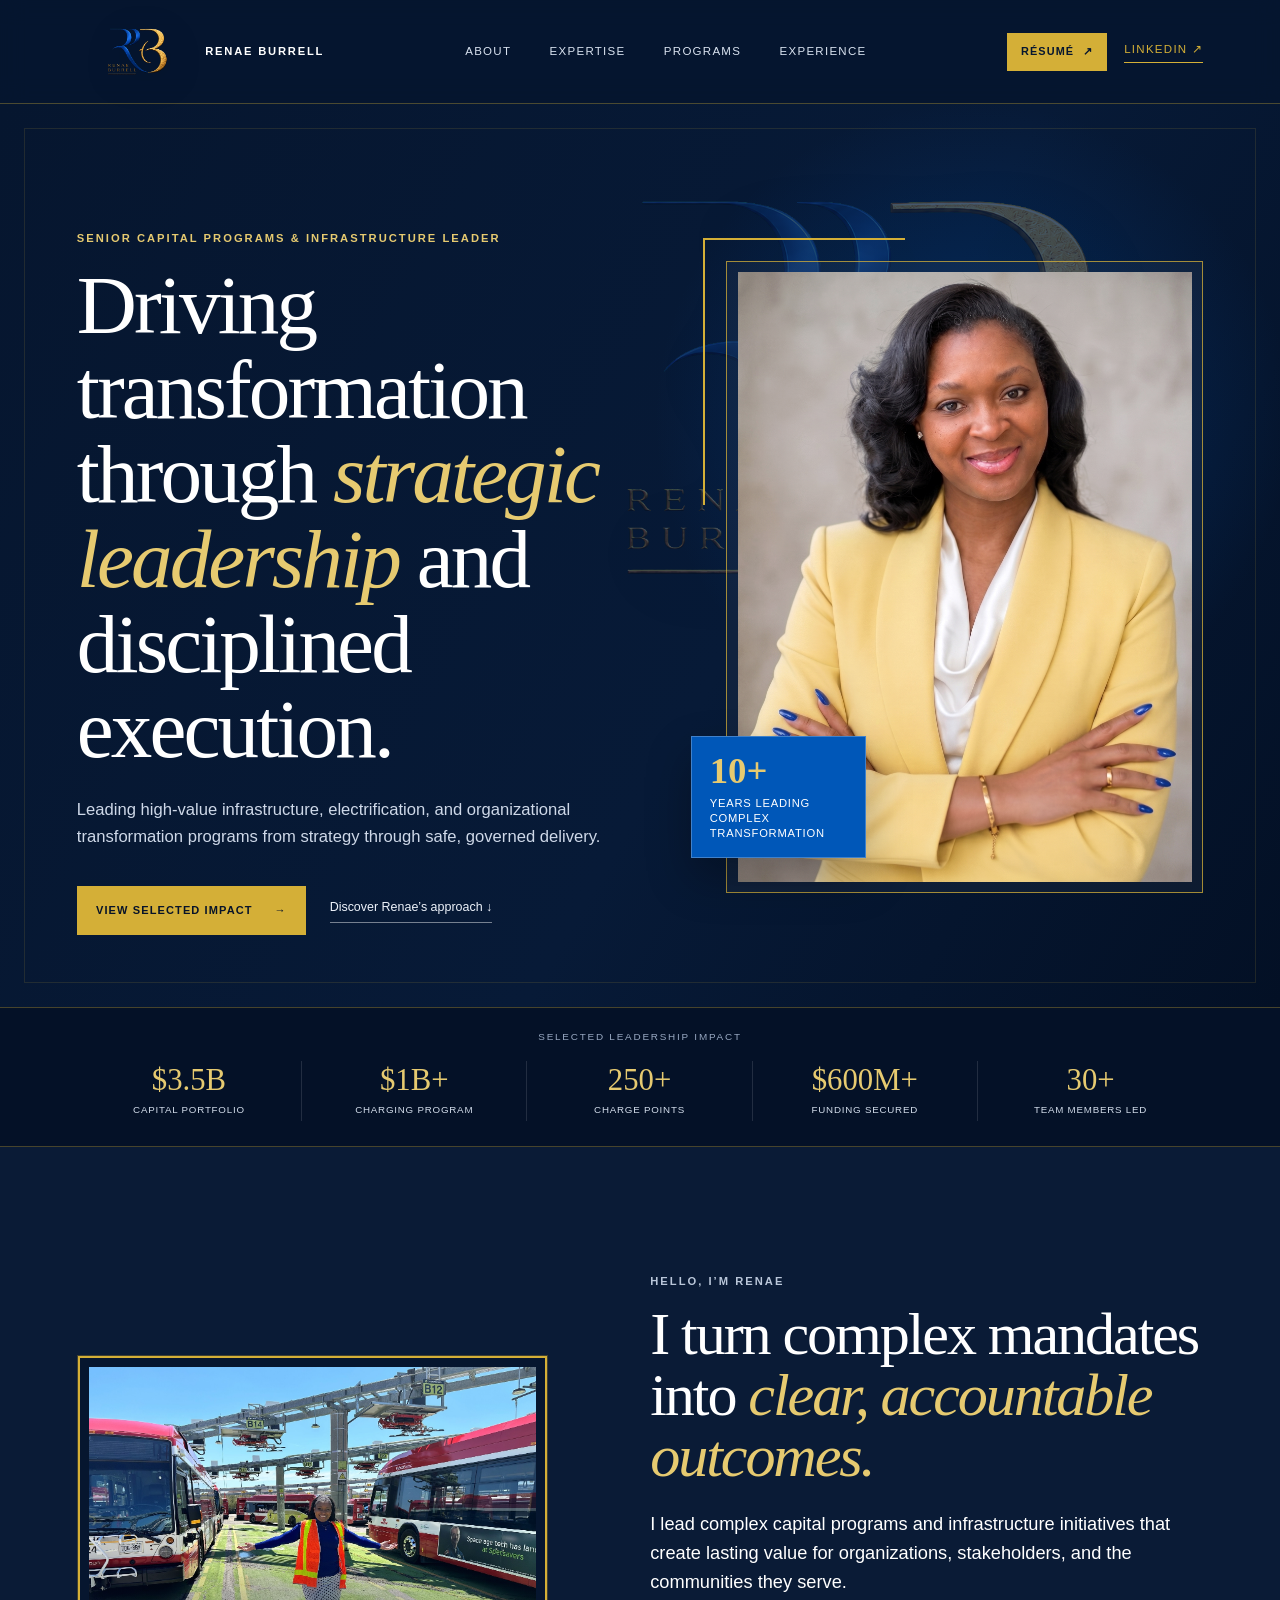
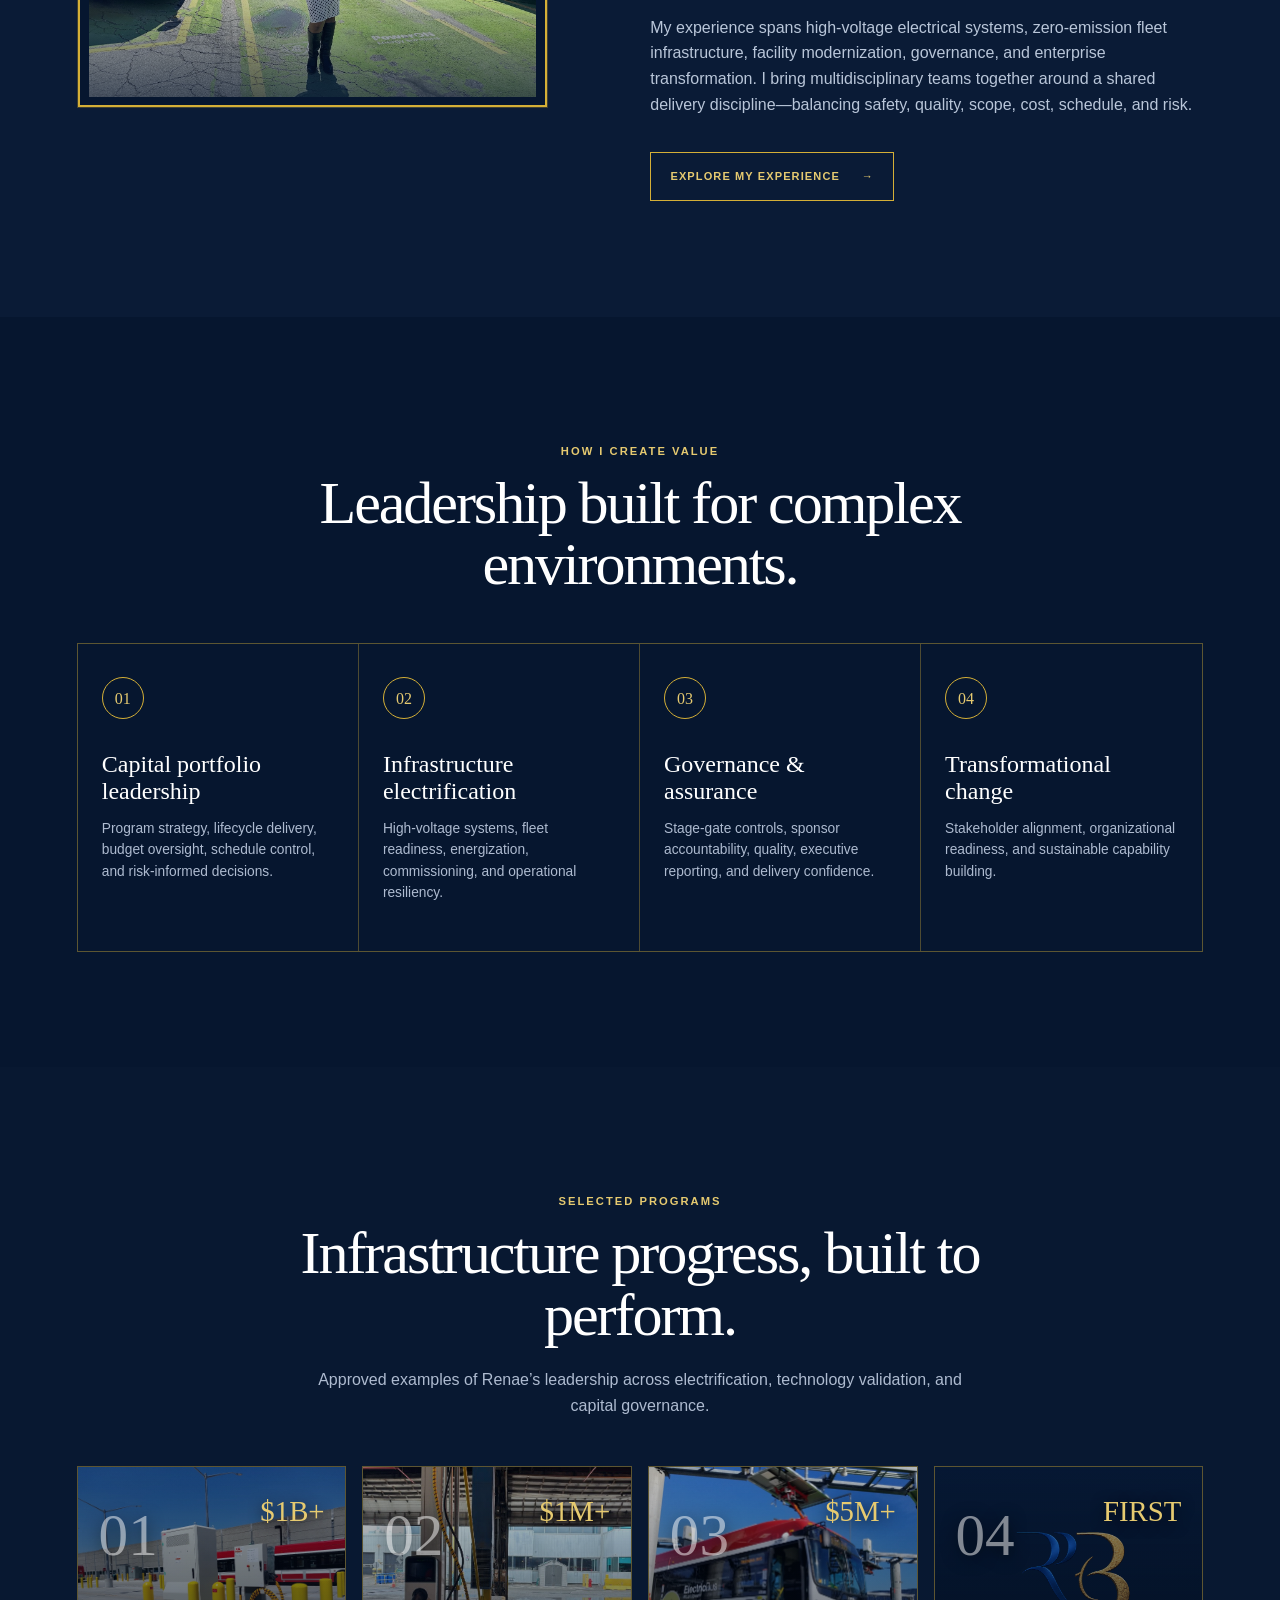
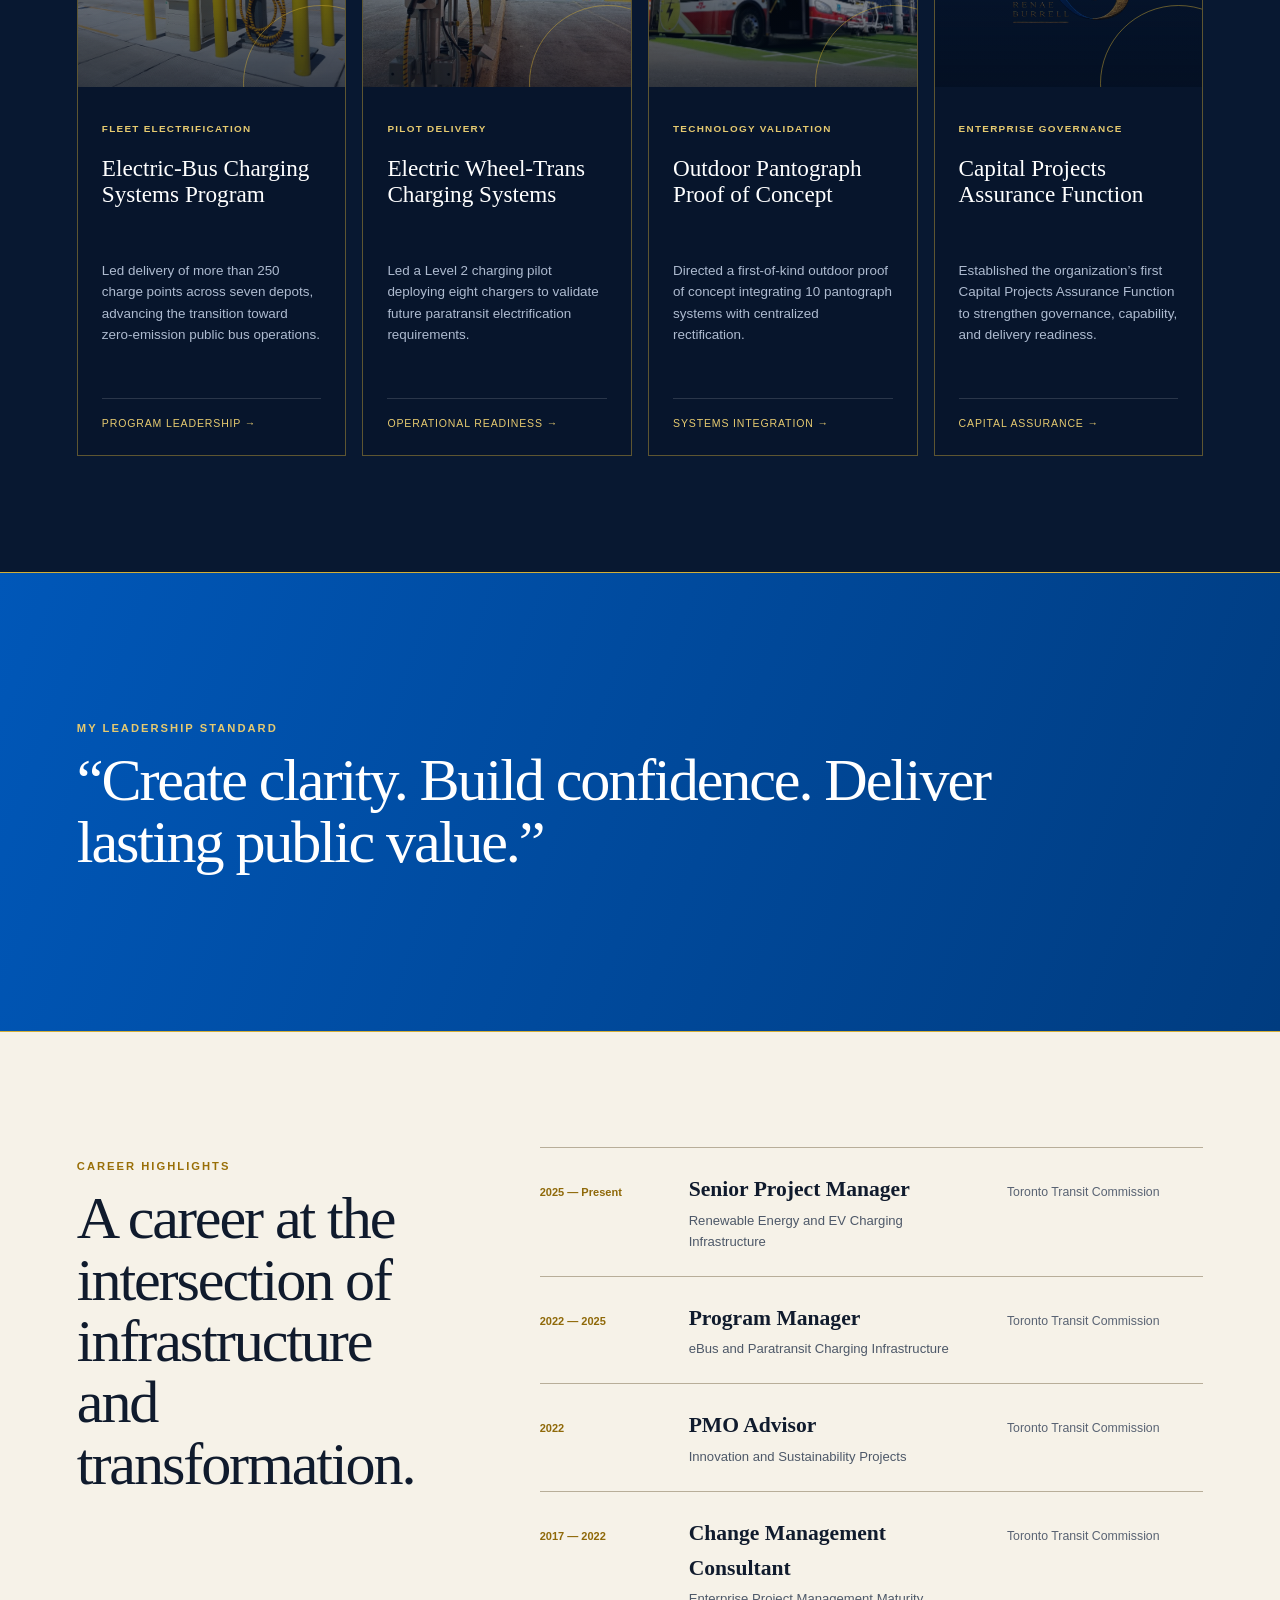
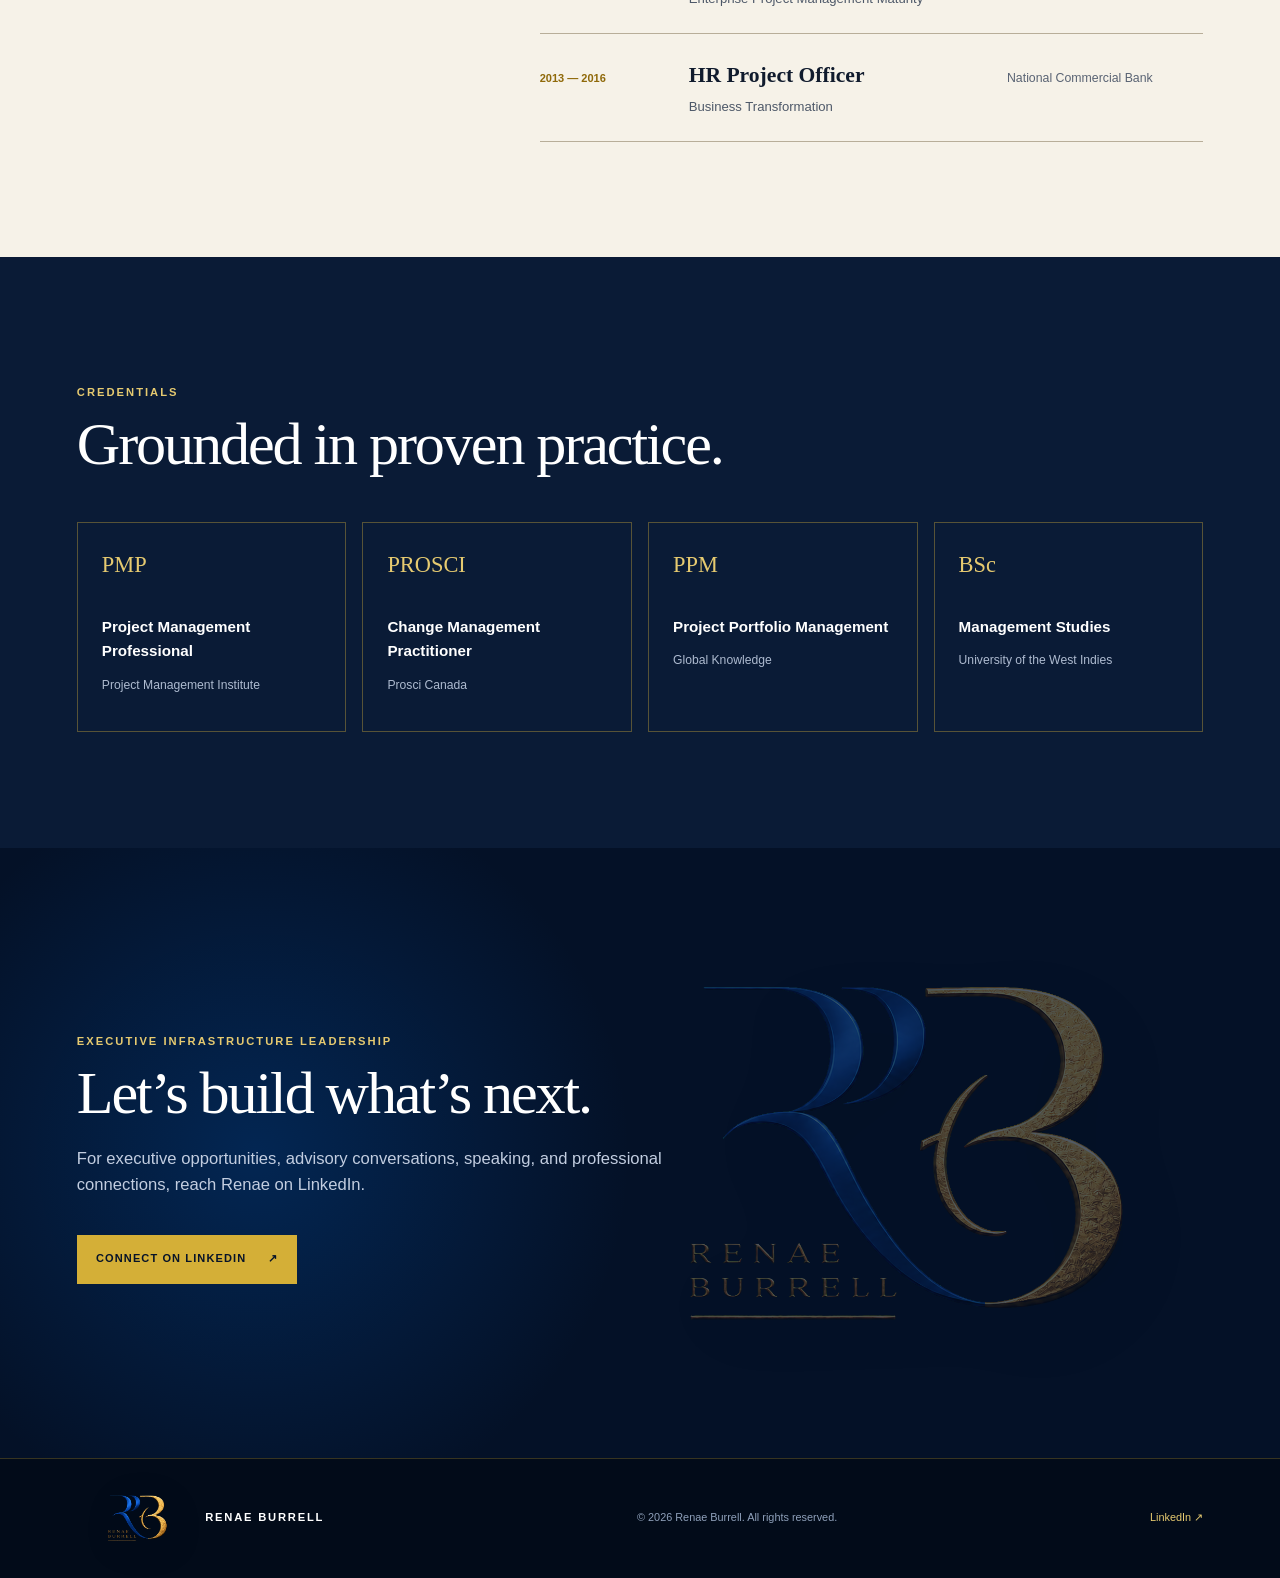
==== index.html @ d534764d "Publish Renae Burrell professional profile" ====
<!doctype html>
<html lang="en">
<head>
  <meta charset="utf-8" />
  <meta name="viewport" content="width=device-width, initial-scale=1" />
  <meta name="description" content="Renae Burrell, PMP — senior capital programs, infrastructure, electrification, and transformation leader." />
  <title>Renae Burrell, PMP | Executive Infrastructure Leadership</title>
  <link rel="stylesheet" href="styles.css" />
</head>
<body>
  <a class="skip-link" href="#main">Skip to content</a>

  <header class="site-header">
    <a class="brand" href="#top" aria-label="Renae Burrell home">
      <img src="rb-monogram-transparent.png" alt="" />
      <span>Renae Burrell</span>
    </a>
    <nav aria-label="Primary navigation">
      <a href="#about">About</a>
      <a href="#expertise">Expertise</a>
      <a href="#programs">Programs</a>
      <a href="#experience">Experience</a>
    </nav>
    <div class="header-actions">
      <a class="resume-cta" href="resume.html" target="_blank">Résumé <span aria-hidden="true">↗</span></a>
      <a class="nav-cta" href="https://ca.linkedin.com/in/renaeburrell1983" target="_blank" rel="noreferrer">LinkedIn <span aria-hidden="true">↗</span></a>
    </div>
  </header>

  <main id="main">
    <section class="hero" id="top" aria-labelledby="hero-title">
      <img class="hero-monogram" src="rb-monogram-transparent.png" alt="" aria-hidden="true" />
      <div class="hero-copy">
        <p class="kicker">Senior Capital Programs &amp; Infrastructure Leader</p>
        <h1 id="hero-title">Driving transformation through <em>strategic leadership</em> and disciplined execution.</h1>
        <p class="hero-intro">Leading high-value infrastructure, electrification, and organizational transformation programs from strategy through safe, governed delivery.</p>
        <div class="hero-actions">
          <a class="button button-gold" href="#programs">View selected impact <span aria-hidden="true">→</span></a>
          <a class="text-link" href="#about">Discover Renae’s approach <span aria-hidden="true">↓</span></a>
        </div>
      </div>
      <div class="hero-portrait-shell">
        <div class="portrait-frame">
          <img src="renae-burrell-headshot.jpeg" alt="Portrait of Renae Burrell wearing a yellow blazer" />
        </div>
        <div class="portrait-badge"><strong>10+</strong><span>years leading complex transformation</span></div>
      </div>
    </section>

    <section class="impact-band" aria-labelledby="impact-band-title">
      <p id="impact-band-title">Selected leadership impact</p>
      <div class="impact-items">
        <div><strong>$3.5B</strong><span>Capital portfolio</span></div>
        <div><strong>$1B+</strong><span>Charging program</span></div>
        <div><strong>250+</strong><span>Charge points</span></div>
        <div><strong>$600M+</strong><span>Funding secured</span></div>
        <div><strong>30+</strong><span>Team members led</span></div>
      </div>
    </section>

    <section class="about section" id="about" aria-labelledby="about-title">
      <div class="about-visual">
        <div class="about-photo-wrap">
          <img src="profile-field-leadership.jpeg" alt="Renae Burrell standing in an electric-bus charging facility" />
        </div>
        <img class="about-mark" src="rb-monogram-transparent.png" alt="" aria-hidden="true" />
      </div>
      <div class="about-copy">
        <p class="section-kicker">Hello, I’m Renae</p>
        <h2 id="about-title">I turn complex mandates into <em>clear, accountable outcomes.</em></h2>
        <p class="lead">I lead complex capital programs and infrastructure initiatives that create lasting value for organizations, stakeholders, and the communities they serve.</p>
        <p>My experience spans high-voltage electrical systems, zero-emission fleet infrastructure, facility modernization, governance, and enterprise transformation. I bring multidisciplinary teams together around a shared delivery discipline—balancing safety, quality, scope, cost, schedule, and risk.</p>
        <a class="button button-outline" href="#experience">Explore my experience <span aria-hidden="true">→</span></a>
      </div>
    </section>

    <section class="expertise section" id="expertise" aria-labelledby="expertise-title">
      <div class="centered-heading">
        <p class="section-kicker">How I create value</p>
        <h2 id="expertise-title">Leadership built for complex environments.</h2>
      </div>
      <div class="expertise-grid">
        <article>
          <span class="expertise-icon" aria-hidden="true">01</span>
          <h3>Capital portfolio leadership</h3>
          <p>Program strategy, lifecycle delivery, budget oversight, schedule control, and risk-informed decisions.</p>
        </article>
        <article>
          <span class="expertise-icon" aria-hidden="true">02</span>
          <h3>Infrastructure electrification</h3>
          <p>High-voltage systems, fleet readiness, energization, commissioning, and operational resiliency.</p>
        </article>
        <article>
          <span class="expertise-icon" aria-hidden="true">03</span>
          <h3>Governance &amp; assurance</h3>
          <p>Stage-gate controls, sponsor accountability, quality, executive reporting, and delivery confidence.</p>
        </article>
        <article>
          <span class="expertise-icon" aria-hidden="true">04</span>
          <h3>Transformational change</h3>
          <p>Stakeholder alignment, organizational readiness, and sustainable capability building.</p>
        </article>
      </div>
    </section>

    <section class="programs section" id="programs" aria-labelledby="programs-title">
      <div class="centered-heading">
        <p class="section-kicker">Selected programs</p>
        <h2 id="programs-title">Infrastructure progress, built to perform.</h2>
        <p>Approved examples of Renae’s leadership across electrification, technology validation, and capital governance.</p>
      </div>
      <div class="program-grid">
        <article class="program-card">
          <div class="card-top"><img class="card-image" src="project-ebus-infrastructure.jpeg" alt="Electric-bus charging equipment at a transit facility" /><span>01</span><strong>$1B+</strong></div>
          <div class="card-body"><p class="card-type">Fleet electrification</p><h3>Electric-Bus Charging Systems Program</h3><p>Led delivery of more than 250 charge points across seven depots, advancing the transition toward zero-emission public bus operations.</p><a href="#contact">Program leadership <span aria-hidden="true">→</span></a></div>
        </article>
        <article class="program-card">
          <div class="card-top"><img class="card-image" src="project-wheeltrans-level2.jpeg" alt="Level 2 charging equipment installed at a transit facility" /><span>02</span><strong>$1M+</strong></div>
          <div class="card-body"><p class="card-type">Pilot delivery</p><h3>Electric Wheel-Trans Charging Systems</h3><p>Led a Level 2 charging pilot deploying eight chargers to validate future paratransit electrification requirements.</p><a href="#contact">Operational readiness <span aria-hidden="true">→</span></a></div>
        </article>
        <article class="program-card">
          <div class="card-top"><img class="card-image" src="project-pantograph-charging-upright.jpeg" alt="Electric bus connected to an overhead pantograph charging system" /><span>03</span><strong>$5M+</strong></div>
          <div class="card-body"><p class="card-type">Technology validation</p><h3>Outdoor Pantograph Proof of Concept</h3><p>Directed a first-of-kind outdoor proof of concept integrating 10 pantograph systems with centralized rectification.</p><a href="#contact">Systems integration <span aria-hidden="true">→</span></a></div>
        </article>
        <article class="program-card">
          <div class="card-top"><img class="card-image card-image-logo" src="rb-monogram-transparent.png" alt="" /><span>04</span><strong>FIRST</strong></div>
          <div class="card-body"><p class="card-type">Enterprise governance</p><h3>Capital Projects Assurance Function</h3><p>Established the organization’s first Capital Projects Assurance Function to strengthen governance, capability, and delivery readiness.</p><a href="#contact">Capital assurance <span aria-hidden="true">→</span></a></div>
        </article>
      </div>
    </section>

    <section class="leadership-statement" aria-label="Leadership statement">
      <div>
        <p class="section-kicker">My leadership standard</p>
        <h2>“Create clarity. Build confidence. Deliver lasting public value.”</h2>
      </div>
    </section>

    <section class="experience section" id="experience" aria-labelledby="experience-title">
      <div class="experience-heading">
        <p class="section-kicker">Career highlights</p>
        <h2 id="experience-title">A career at the intersection of infrastructure and transformation.</h2>
      </div>
      <ol class="timeline">
        <li><time>2025 — Present</time><div><h3>Senior Project Manager</h3><p>Renewable Energy and EV Charging Infrastructure</p></div><span>Toronto Transit Commission</span></li>
        <li><time>2022 — 2025</time><div><h3>Program Manager</h3><p>eBus and Paratransit Charging Infrastructure</p></div><span>Toronto Transit Commission</span></li>
        <li><time>2022</time><div><h3>PMO Advisor</h3><p>Innovation and Sustainability Projects</p></div><span>Toronto Transit Commission</span></li>
        <li><time>2017 — 2022</time><div><h3>Change Management Consultant</h3><p>Enterprise Project Management Maturity</p></div><span>Toronto Transit Commission</span></li>
        <li><time>2013 — 2016</time><div><h3>HR Project Officer</h3><p>Business Transformation</p></div><span>National Commercial Bank</span></li>
      </ol>
    </section>

    <section class="credentials section" id="credentials" aria-labelledby="credentials-title">
      <div>
        <p class="section-kicker">Credentials</p>
        <h2 id="credentials-title">Grounded in proven practice.</h2>
      </div>
      <div class="credential-grid">
        <article><strong>PMP</strong><h3>Project Management Professional</h3><p>Project Management Institute</p></article>
        <article><strong>PROSCI</strong><h3>Change Management Practitioner</h3><p>Prosci Canada</p></article>
        <article><strong>PPM</strong><h3>Project Portfolio Management</h3><p>Global Knowledge</p></article>
        <article><strong>BSc</strong><h3>Management Studies</h3><p>University of the West Indies</p></article>
      </div>
    </section>

    <section class="contact" id="contact" aria-labelledby="contact-title">
      <img class="contact-mark" src="rb-monogram-transparent.png" alt="" aria-hidden="true" />
      <div class="contact-copy">
        <p class="section-kicker">Executive infrastructure leadership</p>
        <h2 id="contact-title">Let’s build what’s next.</h2>
        <p>For executive opportunities, advisory conversations, speaking, and professional connections, reach Renae on LinkedIn.</p>
        <a class="button button-gold" href="https://ca.linkedin.com/in/renaeburrell1983" target="_blank" rel="noreferrer">Connect on LinkedIn <span aria-hidden="true">↗</span></a>
      </div>
    </section>
  </main>

  <footer>
    <a class="brand" href="#top"><img src="rb-monogram-transparent.png" alt="" /><span>Renae Burrell</span></a>
    <p>© 2026 Renae Burrell. All rights reserved.</p>
    <a href="https://ca.linkedin.com/in/renaeburrell1983" target="_blank" rel="noreferrer">LinkedIn ↗</a>
  </footer>
</body>
</html>
---- styles.css ----
:root {
  --blue: #0057b8;
  --navy: #06162f;
  --navy-2: #0a2144;
  --gold: #d4af37;
  --gold-soft: #e6ca70;
  --cream: #f6f2e8;
  --white: #fff;
  --muted: #aebbd0;
  --ink: #101b2d;
  --serif: "Bodoni MT", Didot, "Times New Roman", serif;
  --sans: "Segoe UI", Arial, sans-serif;
  --edge: clamp(1.25rem, 6vw, 7rem);
}

* { box-sizing: border-box; }
html { scroll-behavior: smooth; }
body { margin: 0; background: var(--navy); color: var(--white); font-family: var(--sans); font-size: 16px; line-height: 1.6; }
img { display: block; max-width: 100%; }
a { color: inherit; }
.skip-link { position: fixed; top: -4rem; left: 1rem; z-index: 100; background: var(--gold); color: var(--navy); padding: .75rem 1rem; font-weight: 700; }
.skip-link:focus { top: 1rem; }

.site-header { height: 104px; padding: 0 var(--edge); display: flex; align-items: center; justify-content: space-between; gap: 2rem; position: sticky; top: 0; z-index: 20; background: rgba(6,22,47,.96); border-bottom: 1px solid rgba(212,175,55,.34); backdrop-filter: blur(12px); }
.brand { display: inline-flex; align-items: center; gap: .65rem; text-decoration: none; text-transform: uppercase; letter-spacing: .16em; font-size: .7rem; font-weight: 700; }
.brand img { width: 118px; height: 82px; object-fit: contain; filter: drop-shadow(0 8px 18px rgba(0,0,0,.2)); }
.site-header nav { display: flex; gap: clamp(1.2rem, 3vw, 2.5rem); }
.site-header nav a { text-decoration: none; font-size: .72rem; text-transform: uppercase; letter-spacing: .11em; color: #d9e2f0; }
.site-header nav a:hover, .site-header nav a:focus-visible { color: var(--gold); }
.nav-cta { color: var(--gold); text-decoration: none; font-size: .72rem; text-transform: uppercase; letter-spacing: .11em; border-bottom: 1px solid var(--gold); padding-bottom: .2rem; }
.header-actions { display: flex; align-items: center; gap: 1.1rem; }
.resume-cta { min-height: 38px; display: inline-flex; align-items: center; gap: .55rem; padding: .55rem .85rem; color: var(--navy); background: var(--gold); text-decoration: none; font-size: .68rem; font-weight: 800; text-transform: uppercase; letter-spacing: .1em; }
.resume-cta:hover, .resume-cta:focus-visible { background: #edcb5a; }

.hero { min-height: 790px; padding: clamp(4.5rem, 9vw, 8.5rem) var(--edge) 4.5rem; display: grid; grid-template-columns: 1.08fr .92fr; align-items: center; gap: clamp(2.5rem, 7vw, 7rem); position: relative; overflow: hidden; background: radial-gradient(circle at 76% 35%, rgba(0,87,184,.33), transparent 28%), linear-gradient(120deg, #06162f 0%, #071a37 58%, #031025 100%); }
.hero::after { content: ""; position: absolute; inset: 1.5rem; border: 1px solid rgba(212,175,55,.13); pointer-events: none; }
.hero-monogram { position: absolute; right: -5%; top: 1%; width: 76%; opacity: .25; pointer-events: none; filter: drop-shadow(0 24px 42px rgba(0,0,0,.3)); }
.hero-copy { max-width: 790px; position: relative; z-index: 2; }
.kicker, .section-kicker { color: var(--gold-soft); text-transform: uppercase; letter-spacing: .18em; font-size: .7rem; font-weight: 700; }
h1, h2 { font-family: var(--serif); font-weight: 500; line-height: 1.02; letter-spacing: -.035em; }
h1 { margin: .9rem 0 1.6rem; font-size: clamp(3.6rem, 6.5vw, 7.3rem); }
h1 em, h2 em { color: var(--gold-soft); font-weight: 500; }
.hero-intro { max-width: 650px; font-size: clamp(1rem, 1.3vw, 1.16rem); color: #ced8e8; }
.hero-actions { display: flex; align-items: center; flex-wrap: wrap; gap: 1.5rem; margin-top: 2.2rem; }
.button { min-height: 49px; padding: .85rem 1.2rem; display: inline-flex; align-items: center; justify-content: center; gap: 1.35rem; text-decoration: none; text-transform: uppercase; letter-spacing: .1em; font-size: .69rem; font-weight: 800; }
.button-gold { background: var(--gold); color: #071329; }
.button-gold:hover, .button-gold:focus-visible { background: #edcb5a; }
.text-link { color: #eef3fb; text-decoration: none; font-size: .78rem; border-bottom: 1px solid rgba(255,255,255,.45); padding-bottom: .25rem; }
.hero-portrait-shell { position: relative; z-index: 2; justify-self: center; width: min(100%, 520px); }
.portrait-frame { position: relative; border: 1px solid rgba(212,175,55,.75); padding: .65rem; background: rgba(255,255,255,.04); }
.portrait-frame::before { content: ""; position: absolute; left: -1.5rem; top: -1.5rem; width: 42%; height: 42%; border-left: 2px solid var(--gold); border-top: 2px solid var(--gold); }
.portrait-frame img { width: 100%; height: 610px; object-fit: cover; object-position: 50% 18%; filter: saturate(.9) contrast(1.02); }
.portrait-badge { position: absolute; left: -2.2rem; bottom: 2.2rem; width: 175px; background: var(--blue); border: 1px solid rgba(255,255,255,.25); padding: 1rem 1.1rem; box-shadow: 0 20px 45px rgba(0,0,0,.28); }
.portrait-badge strong { display: block; font-family: var(--serif); color: var(--gold-soft); font-size: 2.3rem; line-height: 1; }
.portrait-badge span { display: block; margin-top: .4rem; font-size: .7rem; line-height: 1.35; text-transform: uppercase; letter-spacing: .07em; }

.impact-band { background: #041127; border-top: 1px solid rgba(212,175,55,.32); border-bottom: 1px solid rgba(212,175,55,.32); padding: 1.3rem var(--edge) 1.55rem; text-align: center; }
.impact-band > p { margin: 0 0 1.05rem; color: #99a9c2; text-transform: uppercase; letter-spacing: .18em; font-size: .62rem; }
.impact-items { display: grid; grid-template-columns: repeat(5, 1fr); }
.impact-items div { padding: .25rem 1rem; border-right: 1px solid rgba(255,255,255,.12); }
.impact-items div:last-child { border-right: 0; }
.impact-items strong { display: block; font-family: var(--serif); font-size: clamp(1.7rem, 2.4vw, 2.7rem); color: var(--gold-soft); font-weight: 500; line-height: 1; }
.impact-items span { display: block; color: #d3ddeb; text-transform: uppercase; letter-spacing: .08em; font-size: .61rem; margin-top: .35rem; }

.section { padding: clamp(5rem, 9vw, 9rem) var(--edge); }
.about { display: grid; grid-template-columns: .92fr 1.08fr; gap: clamp(3rem, 8vw, 9rem); align-items: center; background: #0a1b36; }
.about-visual { min-height: 0; aspect-ratio: 4 / 3; position: relative; display: flex; align-items: stretch; justify-content: center; overflow: hidden; border: 1px solid rgba(212,175,55,.28); background: radial-gradient(circle at 50% 30%, rgba(0,87,184,.48), transparent 55%), #07152d; }
.about-photo-wrap { width: 100%; position: relative; z-index: 2; border: 2px solid var(--gold); padding: .55rem; background: var(--navy); box-shadow: 0 20px 45px rgba(0,0,0,.28); }
.about-photo-wrap::after { content: ""; position: absolute; inset: .55rem; background: linear-gradient(180deg, transparent 55%, rgba(6,22,47,.7)); pointer-events: none; }
.about-photo-wrap img { width: 100%; height: 100%; object-fit: cover; object-position: center; }
.about-mark { position: absolute; width: 138%; left: -19%; top: -7%; opacity: .24; filter: drop-shadow(0 20px 32px rgba(0,0,0,.2)); }
.about-copy { max-width: 660px; }
.about h2, .centered-heading h2, .experience h2, .credentials h2, .contact h2, .leadership-statement h2 { margin: .7rem 0 1.4rem; font-size: clamp(2.8rem, 4.7vw, 5rem); }
.about-copy .lead { color: #fff; font-size: 1.14rem; }
.about-copy p { color: #b9c6d9; }
.button-outline { margin-top: 1.2rem; border: 1px solid var(--gold); color: var(--gold-soft); }

.expertise { background: #06162f; }
.centered-heading { max-width: 880px; margin: 0 auto 3rem; text-align: center; }
.centered-heading > p:last-child { max-width: 680px; margin: 0 auto; color: #aebbd0; }
.expertise-grid { display: grid; grid-template-columns: repeat(4, 1fr); border: 1px solid rgba(212,175,55,.42); }
.expertise-grid article { padding: 2.1rem 1.5rem; min-height: 260px; border-right: 1px solid rgba(212,175,55,.35); }
.expertise-grid article:last-child { border-right: 0; }
.expertise-icon { display: grid; place-items: center; width: 42px; height: 42px; border: 1px solid var(--gold); border-radius: 50%; color: var(--gold-soft); font-family: var(--serif); }
.expertise-grid h3 { margin: 2rem 0 .8rem; font-family: var(--serif); font-size: 1.5rem; line-height: 1.1; font-weight: 500; }
.expertise-grid p { color: #aebbd0; font-size: .86rem; line-height: 1.55; }

.programs { background: #081831; }
.program-grid { display: grid; grid-template-columns: repeat(4, 1fr); gap: 1rem; }
.program-card { border: 1px solid rgba(212,175,55,.42); background: #07152c; min-height: 590px; display: flex; flex-direction: column; transition: transform .2s ease, border-color .2s ease; }
.program-card:hover { transform: translateY(-5px); border-color: var(--gold); }
.card-top { min-height: 220px; padding: 1.3rem; display: flex; justify-content: space-between; align-items: flex-start; position: relative; overflow: hidden; background: var(--navy-2); }
.card-top::before { content: ""; position: absolute; inset: 0; z-index: 1; background: linear-gradient(180deg, rgba(3,12,27,.18), rgba(3,12,27,.72)); }
.card-top::after { content: ""; position: absolute; z-index: 2; width: 155px; height: 155px; border: 1px solid rgba(212,175,55,.45); border-radius: 50%; right: -55px; bottom: -75px; }
.card-image { position: absolute; inset: 0; width: 100%; height: 100%; object-fit: cover; object-position: center; }
.card-image-logo { object-fit: contain; padding: 1rem; opacity: .78; background: #071a37; }
.card-top span { position: relative; z-index: 3; font-family: var(--serif); font-size: 3.7rem; color: rgba(255,255,255,.5); text-shadow: 0 3px 16px rgba(0,0,0,.6); }
.card-top strong { position: relative; z-index: 3; color: var(--gold-soft); font-family: var(--serif); font-size: 1.8rem; font-weight: 500; text-shadow: 0 3px 14px rgba(0,0,0,.75); }
.card-body { padding: 1.5rem; display: flex; flex-direction: column; flex: 1; }
.card-type { color: var(--gold-soft)!important; text-transform: uppercase; letter-spacing: .13em; font-size: .62rem!important; font-weight: 700; }
.card-body h3 { min-height: 75px; font-family: var(--serif); font-size: 1.45rem; line-height: 1.12; font-weight: 500; margin: .5rem 0 1rem; }
.card-body p { color: #aebbd0; font-size: .84rem; }
.card-body a { margin-top: auto; text-decoration: none; text-transform: uppercase; letter-spacing: .08em; font-size: .66rem; color: var(--gold-soft); border-top: 1px solid rgba(255,255,255,.14); padding-top: 1rem; }

.leadership-statement { min-height: 460px; padding: clamp(4.5rem, 8vw, 8rem) var(--edge); display: grid; grid-template-columns: 1fr; align-items: center; background: linear-gradient(110deg, #0057b8, #003c80); border-top: 1px solid var(--gold); border-bottom: 1px solid var(--gold); overflow: hidden; }
.leadership-statement h2 { max-width: 1040px; }

.experience { background: var(--cream); color: var(--ink); display: grid; grid-template-columns: .72fr 1.28fr; gap: clamp(3rem, 7vw, 8rem); }
.experience-heading { position: sticky; top: 125px; align-self: start; }
.experience .section-kicker { color: #996f08; }
.timeline { list-style: none; padding: 0; margin: 0; border-top: 1px solid #b8ae99; }
.timeline li { display: grid; grid-template-columns: 125px 1.2fr .8fr; gap: 1.5rem; padding: 1.5rem 0; border-bottom: 1px solid #b8ae99; align-items: baseline; }
.timeline time { color: #8f6909; font-size: .69rem; font-weight: 700; }
.timeline h3 { margin: 0; font-family: var(--serif); font-size: 1.35rem; font-weight: 600; }
.timeline p { margin: .2rem 0 0; color: #4d5868; font-size: .82rem; }
.timeline > li > span { font-size: .77rem; color: #596373; }

.credentials { background: #0a1b36; }
.credentials > div:first-child { max-width: 690px; }
.credential-grid { display: grid; grid-template-columns: repeat(4, 1fr); gap: 1rem; margin-top: 3rem; }
.credential-grid article { padding: 1.5rem; border: 1px solid rgba(212,175,55,.38); min-height: 190px; }
.credential-grid strong { color: var(--gold-soft); font-family: var(--serif); font-size: 1.4rem; font-weight: 500; }
.credential-grid h3 { font-size: .95rem; margin: 2rem 0 .5rem; }
.credential-grid p { color: #aebbd0; font-size: .76rem; }

.contact { min-height: 610px; padding: clamp(5rem, 9vw, 9rem) var(--edge); position: relative; overflow: hidden; display: flex; align-items: center; background: radial-gradient(circle at 20% 50%, rgba(0,87,184,.3), transparent 35%), #041127; }
.contact-mark { position: absolute; right: -4%; width: 68%; opacity: .31; filter: drop-shadow(0 24px 42px rgba(0,0,0,.28)); }
.contact-copy { max-width: 800px; position: relative; z-index: 2; }
.contact-copy > p:not(.section-kicker) { color: #c2cde0; max-width: 610px; font-size: 1.04rem; }
.contact .button { margin-top: 1.2rem; }

footer { min-height: 120px; padding: 1rem var(--edge); display: flex; align-items: center; justify-content: space-between; gap: 1rem; background: #020b19; border-top: 1px solid rgba(212,175,55,.25); font-size: .68rem; }
footer p { color: #8fa0ba; }
footer > a:last-child { color: var(--gold-soft); text-decoration: none; }

:focus-visible { outline: 2px solid #f0d16b; outline-offset: 4px; }

@media (max-width: 1080px) {
  .hero { grid-template-columns: 1fr .75fr; }
  .portrait-frame img { height: 520px; }
  .program-grid, .credential-grid { grid-template-columns: repeat(2, 1fr); }
  .expertise-grid { grid-template-columns: repeat(2, 1fr); }
  .expertise-grid article:nth-child(2) { border-right: 0; }
  .expertise-grid article:nth-child(-n+2) { border-bottom: 1px solid rgba(212,175,55,.35); }
}

@media (max-width: 780px) {
  .site-header nav { display: none; }
  .site-header { height: 88px; }
  .brand img { width: 92px; height: 66px; }
  .hero { min-height: auto; grid-template-columns: 1fr; padding-top: 4.5rem; }
  .hero::after { inset: .7rem; }
  h1 { font-size: clamp(3rem, 13vw, 5.4rem); }
  .hero-portrait-shell { width: 88%; margin-top: 1rem; }
  .portrait-frame img { height: 520px; }
  .portrait-badge { left: -1rem; }
  .impact-items { grid-template-columns: repeat(2, 1fr); gap: 1rem 0; }
  .impact-items div { border: 0; }
  .impact-items div:last-child { grid-column: 1 / -1; }
  .about { grid-template-columns: 1fr; }
  .about-visual { min-height: 0; }
  .about-photo-wrap img { height: 100%; }
  .leadership-statement, .experience { grid-template-columns: 1fr; }
  .experience-heading { position: static; }
  .timeline li { grid-template-columns: 1fr; gap: .2rem; }
  .contact-mark { width: 116%; right: -43%; opacity: .28; }
}

@media (max-width: 520px) {
  .brand span { display: none; }
  .header-actions { gap: .55rem; }
  .resume-cta, .nav-cta { font-size: .58rem; }
  .resume-cta { padding: .45rem .6rem; min-height: 34px; }
  .hero-actions { align-items: flex-start; flex-direction: column; }
  .portrait-frame img { height: 440px; }
  .about-visual { min-height: 0; }
  .about-photo-wrap { width: 100%; }
  .about-photo-wrap img { height: 100%; }
  .expertise-grid, .program-grid, .credential-grid { grid-template-columns: 1fr; }
  .expertise-grid article { border-right: 0; border-bottom: 1px solid rgba(212,175,55,.35); }
  .expertise-grid article:last-child { border-bottom: 0; }
  .leadership-statement { gap: 1rem; }
  footer { flex-direction: column; align-items: flex-start; }
}

@media (prefers-reduced-motion: reduce) {
  html { scroll-behavior: auto; }
  .program-card { transition: none; }
}
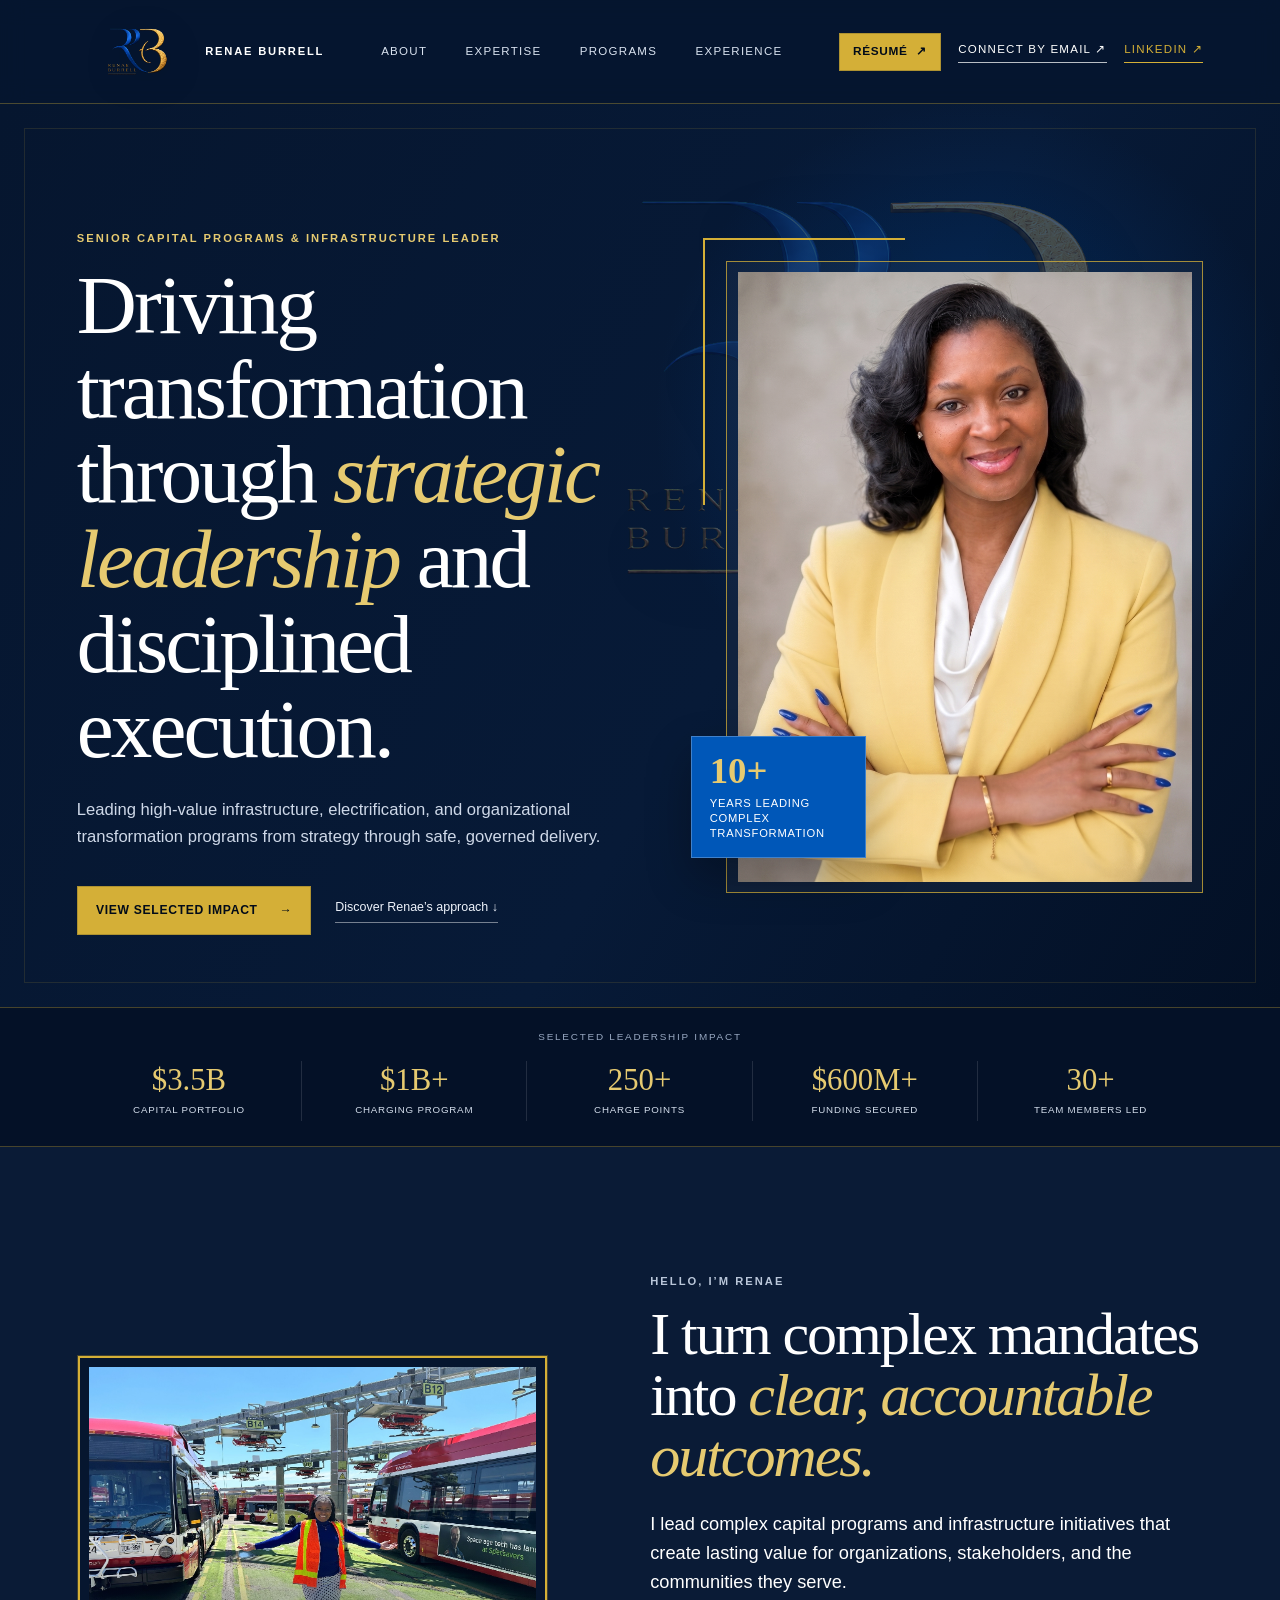
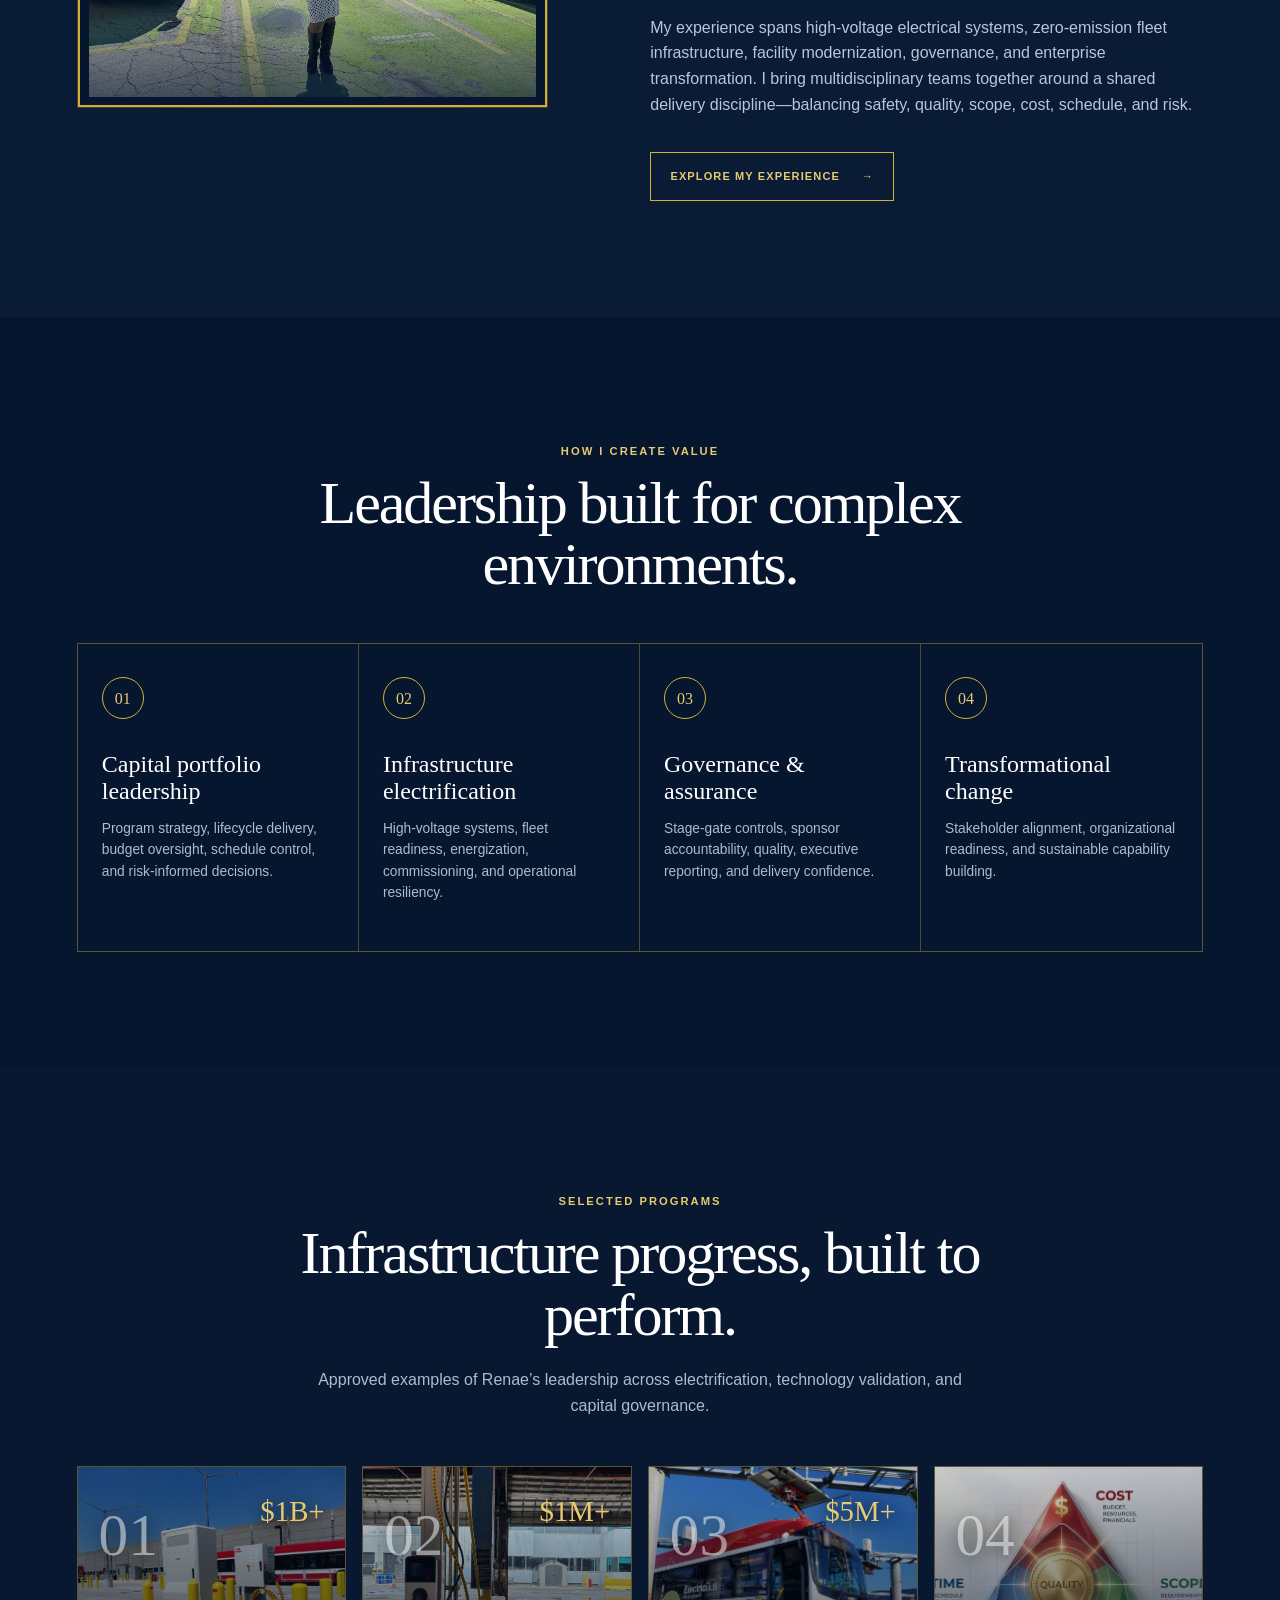
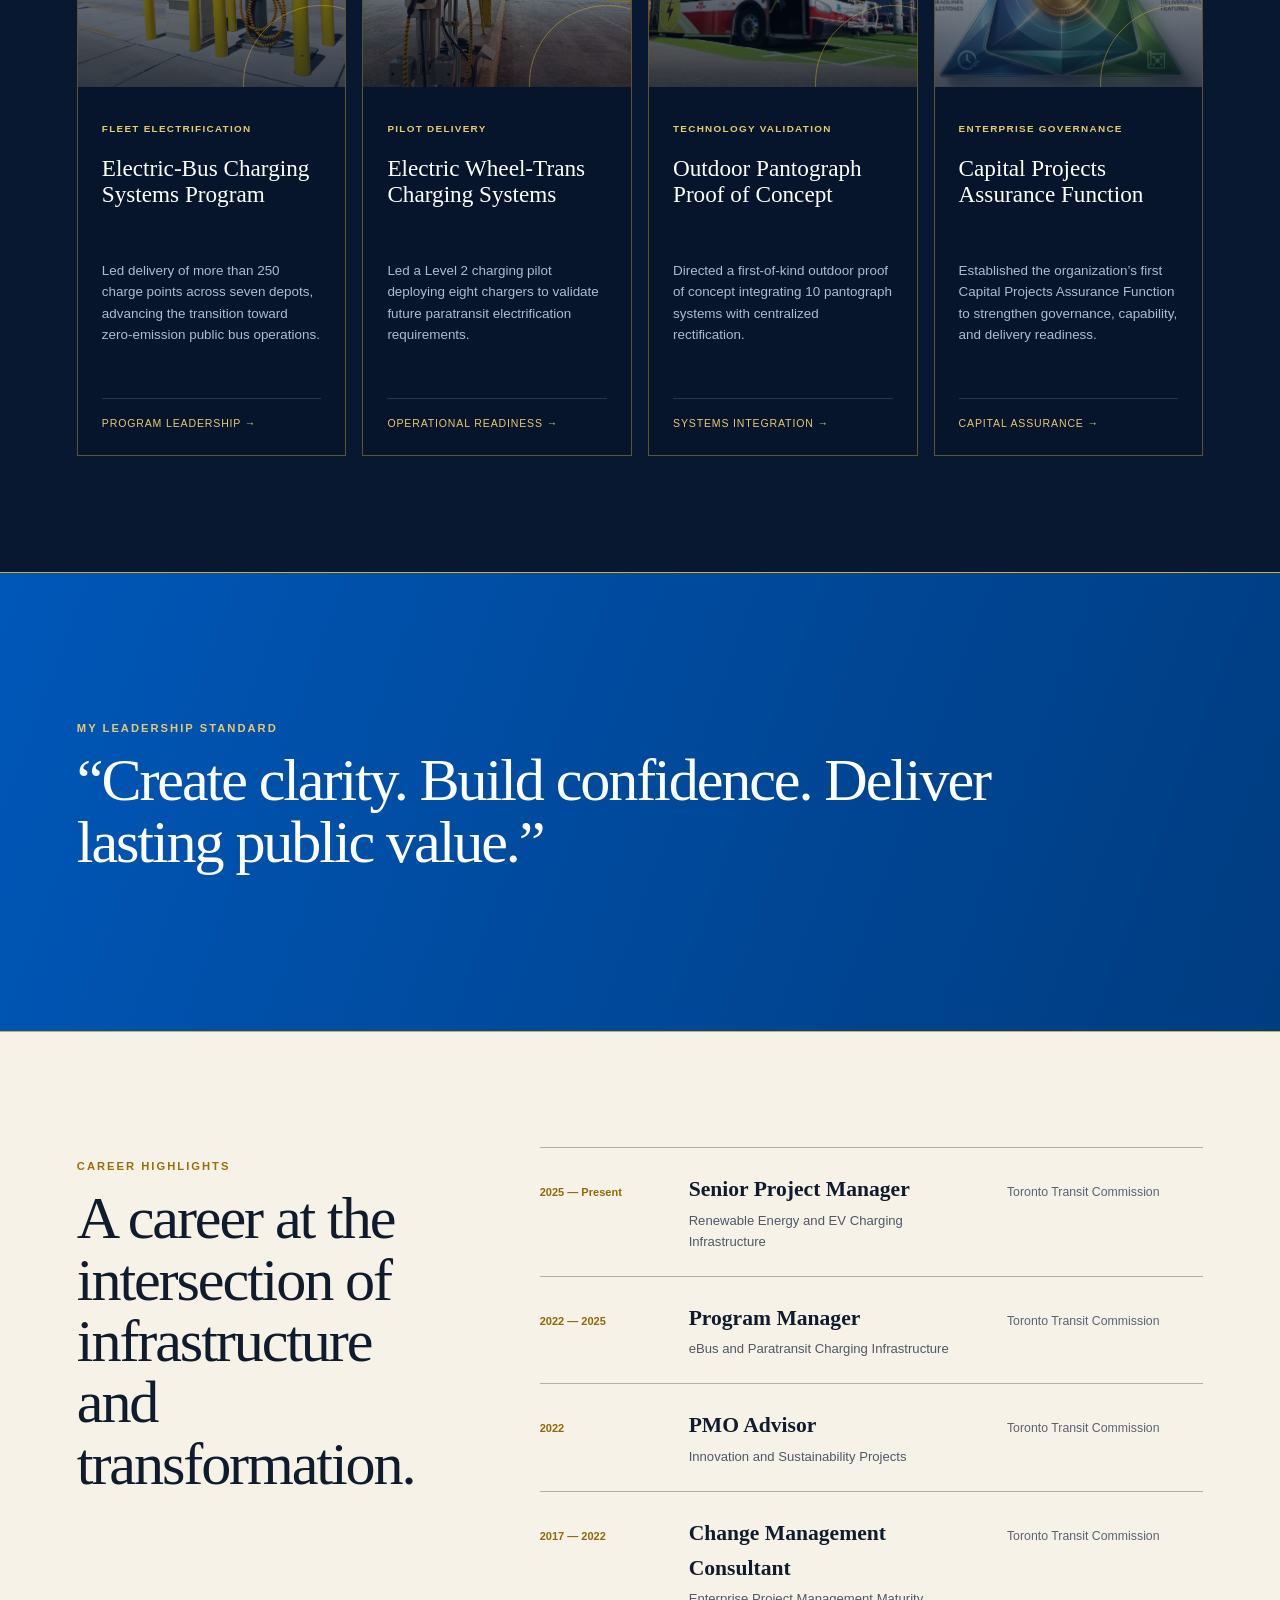
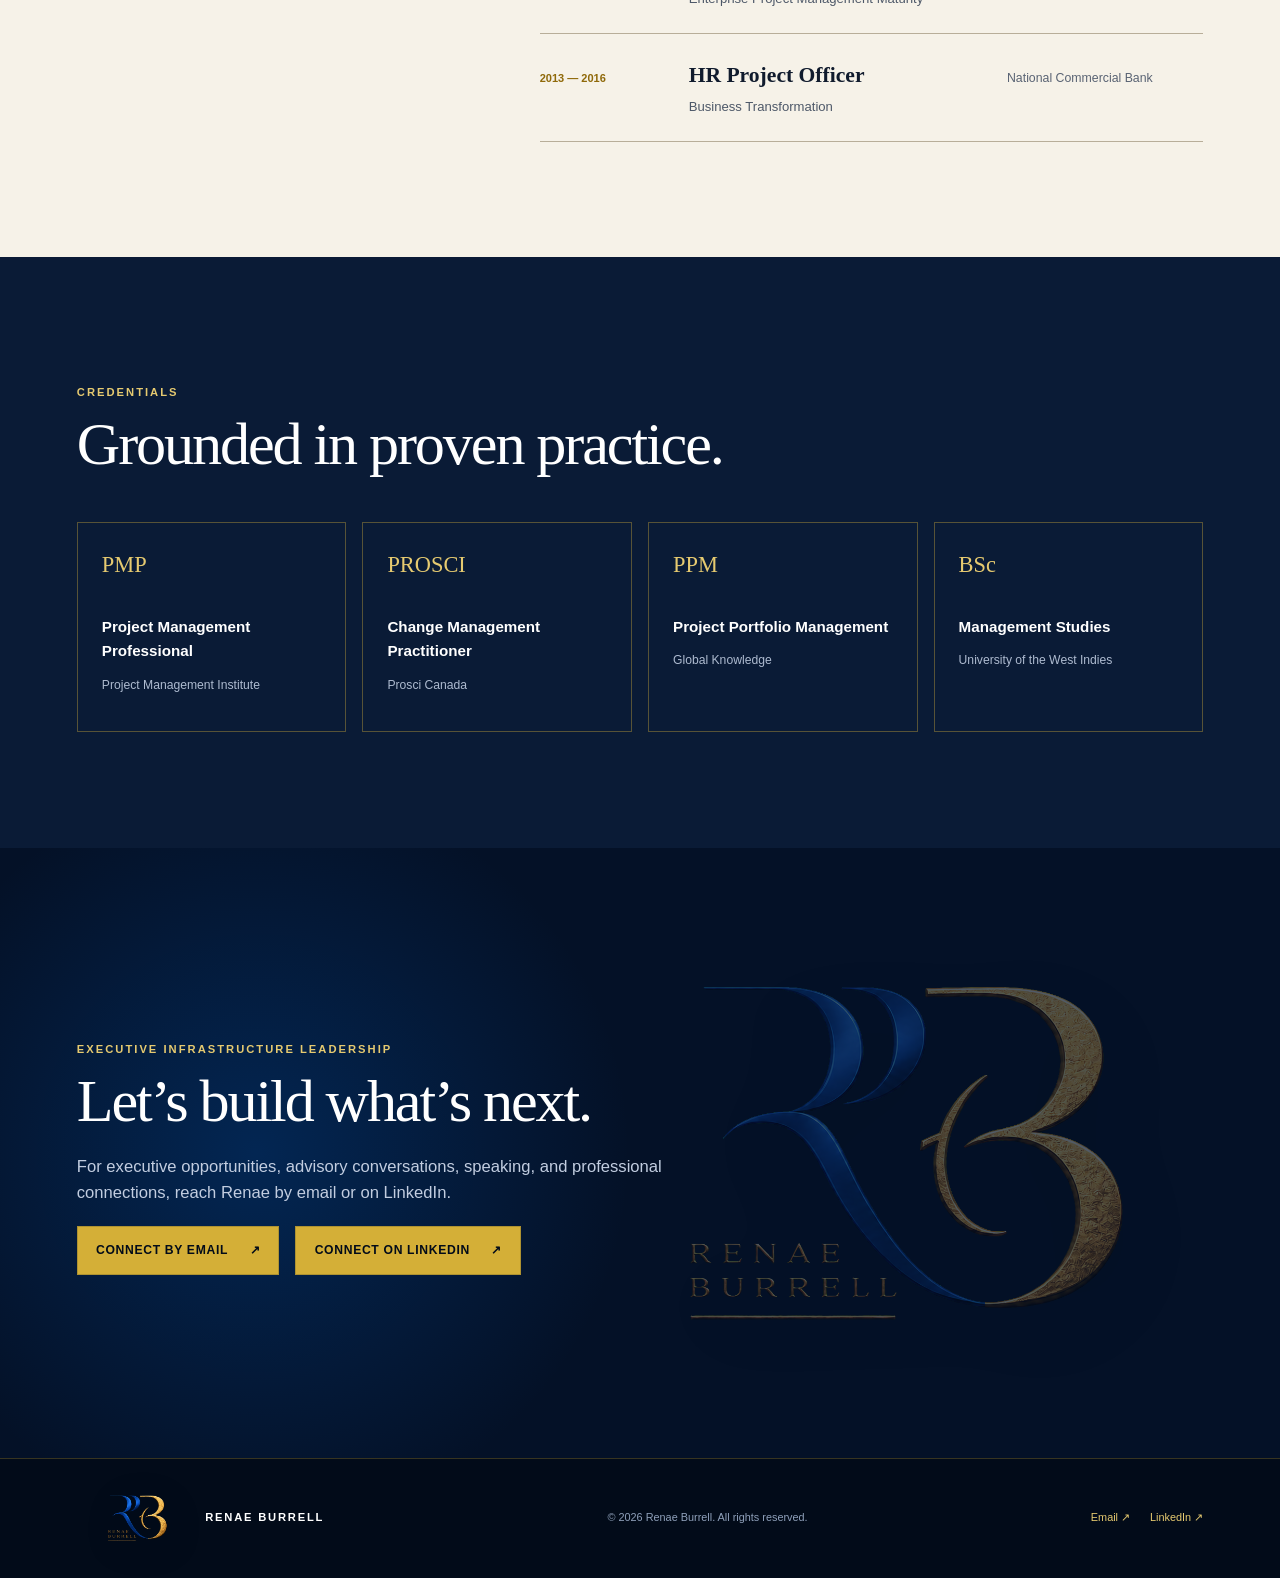
==== commit 7104aa48: "Publish Renae Burrell professional profile" ====
--- a/index.html
+++ b/index.html
@@ -23,6 +23,7 @@
     </nav>
     <div class="header-actions">
       <a class="resume-cta" href="resume.html" target="_blank">Résumé <span aria-hidden="true">↗</span></a>
+      <a class="email-cta" href="mailto:ravburrell@gmail.com?subject=Professional%20Inquiry%20for%20Renae%20Burrell">Connect by Email <span aria-hidden="true">↗</span></a>
       <a class="nav-cta" href="https://ca.linkedin.com/in/renaeburrell1983" target="_blank" rel="noreferrer">LinkedIn <span aria-hidden="true">↗</span></a>
     </div>
   </header>
@@ -123,7 +124,7 @@
           <div class="card-body"><p class="card-type">Technology validation</p><h3>Outdoor Pantograph Proof of Concept</h3><p>Directed a first-of-kind outdoor proof of concept integrating 10 pantograph systems with centralized rectification.</p><a href="#contact">Systems integration <span aria-hidden="true">→</span></a></div>
         </article>
         <article class="program-card">
-          <div class="card-top"><img class="card-image card-image-logo" src="rb-monogram-transparent.png" alt="" /><span>04</span><strong>FIRST</strong></div>
+          <div class="card-top"><img class="card-image" src="project-capital-assurance.jpg" alt="Project management triangle illustrating cost, time, scope, and quality" /><span>04</span></div>
           <div class="card-body"><p class="card-type">Enterprise governance</p><h3>Capital Projects Assurance Function</h3><p>Established the organization’s first Capital Projects Assurance Function to strengthen governance, capability, and delivery readiness.</p><a href="#contact">Capital assurance <span aria-hidden="true">→</span></a></div>
         </article>
       </div>
@@ -168,8 +169,11 @@
       <div class="contact-copy">
         <p class="section-kicker">Executive infrastructure leadership</p>
         <h2 id="contact-title">Let’s build what’s next.</h2>
-        <p>For executive opportunities, advisory conversations, speaking, and professional connections, reach Renae on LinkedIn.</p>
-        <a class="button button-gold" href="https://ca.linkedin.com/in/renaeburrell1983" target="_blank" rel="noreferrer">Connect on LinkedIn <span aria-hidden="true">↗</span></a>
+        <p>For executive opportunities, advisory conversations, speaking, and professional connections, reach Renae by email or on LinkedIn.</p>
+        <div class="contact-actions">
+          <a class="button button-gold" href="mailto:ravburrell@gmail.com?subject=Professional%20Inquiry%20for%20Renae%20Burrell">Connect by Email <span aria-hidden="true">↗</span></a>
+          <a class="button button-gold" href="https://ca.linkedin.com/in/renaeburrell1983" target="_blank" rel="noreferrer">Connect on LinkedIn <span aria-hidden="true">↗</span></a>
+        </div>
       </div>
     </section>
   </main>
@@ -177,7 +181,10 @@
   <footer>
     <a class="brand" href="#top"><img src="rb-monogram-transparent.png" alt="" /><span>Renae Burrell</span></a>
     <p>© 2026 Renae Burrell. All rights reserved.</p>
-    <a href="https://ca.linkedin.com/in/renaeburrell1983" target="_blank" rel="noreferrer">LinkedIn ↗</a>
+    <div class="footer-links">
+      <a href="mailto:ravburrell@gmail.com?subject=Professional%20Inquiry%20for%20Renae%20Burrell">Email ↗</a>
+      <a href="https://ca.linkedin.com/in/renaeburrell1983" target="_blank" rel="noreferrer">LinkedIn ↗</a>
+    </div>
   </footer>
 </body>
 </html>
--- a/styles.css
+++ b/styles.css
@@ -27,9 +27,11 @@
 .site-header nav { display: flex; gap: clamp(1.2rem, 3vw, 2.5rem); }
 .site-header nav a { text-decoration: none; font-size: .72rem; text-transform: uppercase; letter-spacing: .11em; color: #d9e2f0; }
 .site-header nav a:hover, .site-header nav a:focus-visible { color: var(--gold); }
-.nav-cta { color: var(--gold); text-decoration: none; font-size: .72rem; text-transform: uppercase; letter-spacing: .11em; border-bottom: 1px solid var(--gold); padding-bottom: .2rem; }
+.nav-cta, .email-cta { color: var(--gold); text-decoration: none; font-size: .72rem; text-transform: uppercase; letter-spacing: .11em; border-bottom: 1px solid var(--gold); padding-bottom: .2rem; }
+.email-cta { color: #fff; border-bottom-color: rgba(255,255,255,.72); }
+.nav-cta:hover, .nav-cta:focus-visible, .email-cta:hover, .email-cta:focus-visible { color: #fff; border-bottom-color: #fff; }
 .header-actions { display: flex; align-items: center; gap: 1.1rem; }
-.resume-cta { min-height: 38px; display: inline-flex; align-items: center; gap: .55rem; padding: .55rem .85rem; color: var(--navy); background: var(--gold); text-decoration: none; font-size: .68rem; font-weight: 800; text-transform: uppercase; letter-spacing: .1em; }
+.resume-cta { min-height: 38px; display: inline-flex; align-items: center; gap: .55rem; padding: .55rem .85rem; color: #020b19; background: var(--gold); text-decoration: none; font-size: .74rem; font-weight: 900; text-transform: uppercase; letter-spacing: .055em; box-shadow: inset 0 0 0 1px rgba(2,11,25,.18); }
 .resume-cta:hover, .resume-cta:focus-visible { background: #edcb5a; }
 
 .hero { min-height: 790px; padding: clamp(4.5rem, 9vw, 8.5rem) var(--edge) 4.5rem; display: grid; grid-template-columns: 1.08fr .92fr; align-items: center; gap: clamp(2.5rem, 7vw, 7rem); position: relative; overflow: hidden; background: radial-gradient(circle at 76% 35%, rgba(0,87,184,.33), transparent 28%), linear-gradient(120deg, #06162f 0%, #071a37 58%, #031025 100%); }
@@ -43,7 +45,7 @@
 .hero-intro { max-width: 650px; font-size: clamp(1rem, 1.3vw, 1.16rem); color: #ced8e8; }
 .hero-actions { display: flex; align-items: center; flex-wrap: wrap; gap: 1.5rem; margin-top: 2.2rem; }
 .button { min-height: 49px; padding: .85rem 1.2rem; display: inline-flex; align-items: center; justify-content: center; gap: 1.35rem; text-decoration: none; text-transform: uppercase; letter-spacing: .1em; font-size: .69rem; font-weight: 800; }
-.button-gold { background: var(--gold); color: #071329; }
+.button-gold { background: var(--gold); color: #020b19; font-size: .76rem; font-weight: 900; letter-spacing: .055em; box-shadow: inset 0 0 0 1px rgba(2,11,25,.18); }
 .button-gold:hover, .button-gold:focus-visible { background: #edcb5a; }
 .text-link { color: #eef3fb; text-decoration: none; font-size: .78rem; border-bottom: 1px solid rgba(255,255,255,.45); padding-bottom: .25rem; }
 .hero-portrait-shell { position: relative; z-index: 2; justify-self: center; width: min(100%, 520px); }
@@ -127,11 +129,13 @@
 .contact-mark { position: absolute; right: -4%; width: 68%; opacity: .31; filter: drop-shadow(0 24px 42px rgba(0,0,0,.28)); }
 .contact-copy { max-width: 800px; position: relative; z-index: 2; }
 .contact-copy > p:not(.section-kicker) { color: #c2cde0; max-width: 610px; font-size: 1.04rem; }
-.contact .button { margin-top: 1.2rem; }
+.contact-actions { display: flex; flex-wrap: wrap; gap: 1rem; margin-top: 1.2rem; }
 
 footer { min-height: 120px; padding: 1rem var(--edge); display: flex; align-items: center; justify-content: space-between; gap: 1rem; background: #020b19; border-top: 1px solid rgba(212,175,55,.25); font-size: .68rem; }
 footer p { color: #8fa0ba; }
-footer > a:last-child { color: var(--gold-soft); text-decoration: none; }
+.footer-links { display: flex; align-items: center; gap: 1.25rem; }
+.footer-links a { color: var(--gold-soft); text-decoration: none; }
+.footer-links a:hover, .footer-links a:focus-visible { color: #fff; }
 
 :focus-visible { outline: 2px solid #f0d16b; outline-offset: 4px; }
 
@@ -167,10 +171,12 @@
 }
 
 @media (max-width: 520px) {
+  .site-header { gap: .5rem; padding-left: .75rem; padding-right: .75rem; }
   .brand span { display: none; }
-  .header-actions { gap: .55rem; }
-  .resume-cta, .nav-cta { font-size: .58rem; }
-  .resume-cta { padding: .45rem .6rem; min-height: 34px; }
+  .brand img { width: 70px; height: 58px; }
+  .header-actions { gap: .4rem; }
+  .nav-cta, .email-cta { font-size: .52rem; letter-spacing: .07em; }
+  .resume-cta { padding: .4rem .5rem; min-height: 32px; font-size: .58rem; letter-spacing: .04em; }
   .hero-actions { align-items: flex-start; flex-direction: column; }
   .portrait-frame img { height: 440px; }
   .about-visual { min-height: 0; }
